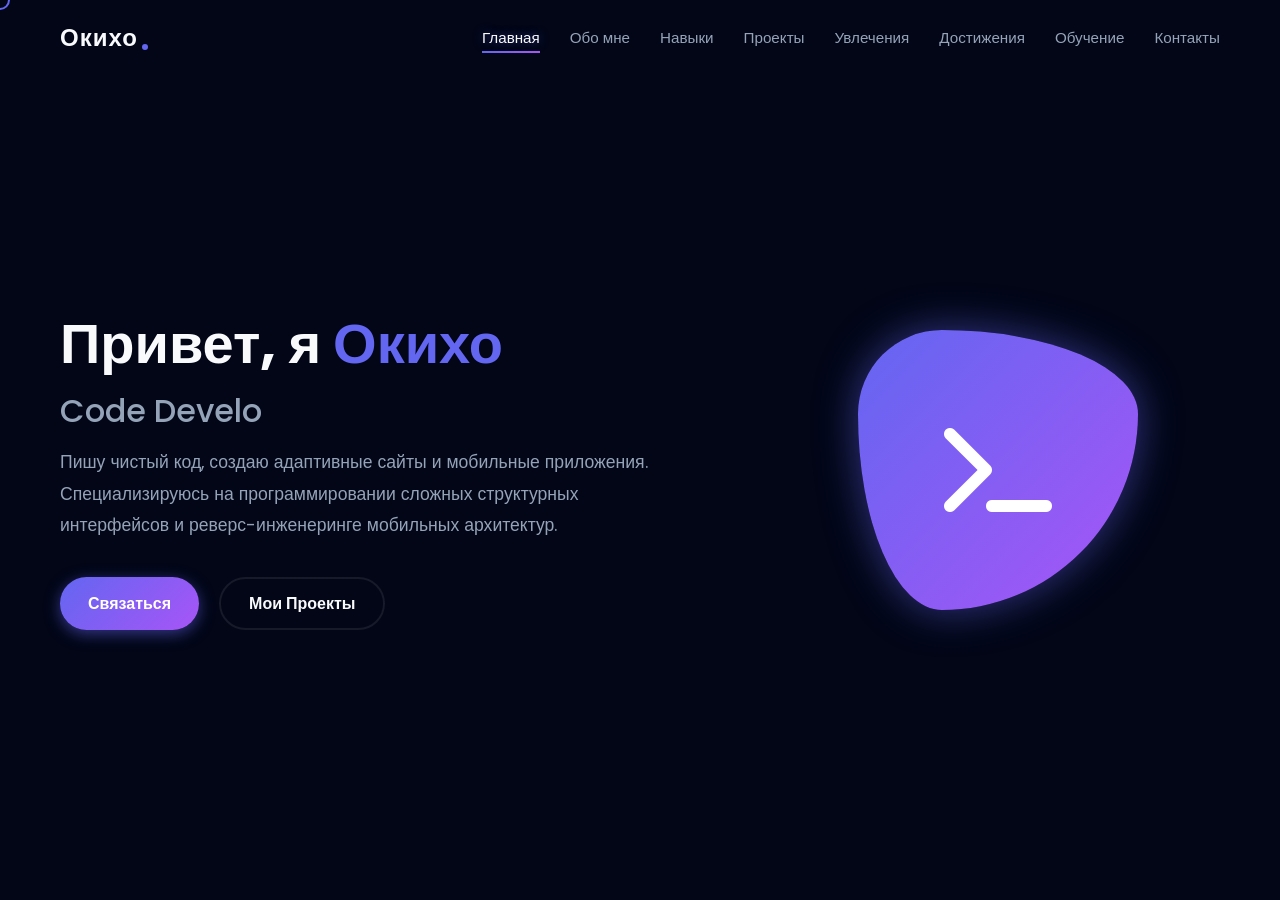
==== index.html @ 78367dbf "Update index.html" ====
<!DOCTYPE html>
<html lang="ru">
<head>
    <meta charset="UTF-8">
    <meta name="viewport" content="width=device-width, initial-scale=1.0, maximum-scale=1.0, user-scalable=no">
    <title>Окихо | Портфолио Разработчика</title>
    
    <!-- Font Awesome для иконок -->
    <link rel="stylesheet" href="https://cdnjs.cloudflare.com/ajax/libs/font-awesome/6.4.0/css/all.min.css">
    <!-- Google Fonts -->
    <link rel="preconnect" href="https://fonts.googleapis.com">
    <link rel="preconnect" href="https://fonts.gstatic.com" crossorigin>
    <link href="https://fonts.googleapis.com/css2?family=Poppins:wght=300;400;500;600;700&display=swap" rel="stylesheet">
    
    <!-- Подключение внешних стилей -->
    <link rel="stylesheet" href="style.css">
</head>
<body>

    <!-- Индикатор прогресса чтения -->
    <div id="scroll-progress"></div>

    <!-- Прелоадер -->
    <div id="preloader">
        <div class="loader"></div>
    </div>

    <!-- Кастомный курсор -->
    <div id="custom-cursor"></div>

    <!-- Изолированный слой фона (Остается абсолютно неподвижным) -->
    <div class="fixed-background">
        <canvas id="particles-js"></canvas>
        <div class="floating-shapes">
            <div class="shape shape-1"></div>
            <div class="shape shape-2"></div>
        </div>
    </div>

    <!-- Кнопка Вверх -->
    <button id="back-to-top" aria-label="Вверх"><i class="fas fa-chevron-up"></i></button>

    <!-- Скролл-контейнер для интерфейса (Листается ТОЛЬКО этот блок) -->
    <div class="scroll-container">

        <!-- Шапка / Навигация -->
        <header id="header">
            <nav class="nav-container">
                <a href="#home" class="logo">Окихо</a>
                <button class="hamburger" aria-label="Открыть меню">
                    <i class="fas fa-bars"></i>
                </button>
                <ul class="nav-menu">
                    <li><a href="#home" class="nav-link active">Главная</a></li>
                    <li><a href="#about" class="nav-link">Обо мне</a></li>
                    <li><a href="#skills" class="nav-link">Навыки</a></li>
                    <li><a href="#projects" class="nav-link">Проекты</a></li>
                    <li><a href="#hobbies" class="nav-link">Увлечения</a></li>
                    <li><a href="#achievements" class="nav-link">Достижения</a></li>
                    <li><a href="#education" class="nav-link">Обучение</a></li>
                    <li><a href="#contact" class="nav-link">Контакты</a></li>
                </ul>
            </nav>
        </header>

        <!-- Главная секция -->
        <section id="home">
            <div class="hero-text reveal">
                <h1>Привет, я <span style="color: var(--primary);">Окихо</span></h1>
                <h2 id="typing-text"></h2>
                <p>Пишу чистый код, создаю адаптивные сайты и мобильные приложения. Специализируюсь на программировании сложных структурных интерфейсов и реверс-инженеринге мобильных архитектур.</p>
                <div class="hero-buttons">
                    <a href="#contact" class="btn btn-primary">Связаться</a>
                    <a href="#projects" class="btn btn-secondary">Мои Проекты</a>
                </div>
            </div>
            <div class="hero-image-container reveal">
                <div class="profile-img-placeholder">
                    <i class="fas fa-terminal"></i>
                </div>
            </div>
        </section>

        <!-- Обо мне -->
        <section id="about">
            <h2 class="section-title reveal">Обо мне</h2>
            <div class="about-content">
                <div class="about-text-block reveal">
                    <p>Мне 15 лет, я студент и увлеченный разработчик из Узбекистана. Моя цель — создавать производительные программные решения и разбираться в глубинах архитектуры мобильных приложений.</p>
                </div>
                <div class="about-grid reveal">
                    <div class="glass-card about-card">
                        <i class="fas fa-user"></i>
                        <h3>Имя</h3>
                        <p>Окихо</p>
                    </div>
                    <div class="glass-card about-card">
                        <i class="fas fa-code"></i>
                        <h3>Специализация</h3>
                        <p>Coding / Reverse Engineering</p>
                    </div>
                    <div class="glass-card about-card">
                        <i class="fas fa-calendar-alt"></i>
                        <h3>Возраст</h3>
                        <p>15 лет</p>
                    </div>
                    <div class="glass-card about-card">
                        <i class="fas fa-map-marker-alt"></i>
                        <h3>Локация</h3>
                        <p>Ургенч, Узбекистан</p>
                    </div>
                </div>
            </div>
        </section>

        <!-- Навыки -->
        <section id="skills">
            <h2 class="section-title reveal">Мои Навыки</h2>
            <div class="skills-grid reveal">
                <div class="glass-card skill-card">
                    <div class="skill-info"><span>C++</span><span class="counter" data-target="80">0</span>%</div>
                    <div class="skill-bar"><div class="skill-progress" data-width="80%"></div></div>
                </div>
                <div class="glass-card skill-card">
                    <div class="skill-info"><span>Python</span><span class="counter" data-target="85">0</span>%</div>
                    <div class="skill-bar"><div class="skill-progress" data-width="85%"></div></div>
                </div>
                <div class="glass-card skill-card">
                    <div class="skill-info"><span>Java</span><span class="counter" data-target="75">0</span>%</div>
                    <div class="skill-bar"><div class="skill-progress" data-width="75%"></div></div>
                </div>
                <div class="glass-card skill-card">
                    <div class="skill-info"><span>JavaScript</span><span class="counter" data-target="80">0</span>%</div>
                    <div class="skill-bar"><div class="skill-progress" data-width="80%"></div></div>
                </div>
                <div class="glass-card skill-card">
                    <div class="skill-info"><span>CSS3</span><span class="counter" data-target="85">0</span>%</div>
                    <div class="skill-bar"><div class="skill-progress" data-width="85%"></div></div>
                </div>
                <div class="glass-card skill-card">
                    <div class="skill-info"><span>Kotlin</span><span class="counter" data-target="70">0</span>%</div>
                    <div class="skill-bar"><div class="skill-progress" data-width="70%"></div></div>
                </div>
                <div class="glass-card skill-card">
                    <div class="skill-info"><span>Реверс-инженеринг APK</span><span class="counter" data-target="90">0</span>%</div>
                    <div class="skill-bar"><div class="skill-progress" data-width="90%"></div></div>
                </div>
                <div class="glass-card skill-card">
                    <div class="skill-info"><span>Модификация UI/UX</span><span class="counter" data-target="85">0</span>%</div>
                    <div class="skill-bar"><div class="skill-progress" data-width="85%"></div></div>
                </div>
            </div>
        </section>

        <!-- Проекты -->
        <section id="projects">
            <h2 class="section-title reveal">Мои Проекты</h2>
            <div class="projects-grid reveal">
                <div class="glass-card project-card">
                    <div class="project-img"><i class="fas fa-camera-retro"></i></div>
                    <div class="project-details">
                        <h3>asalfoto.uz</h3>
                        <p>Профессиональная веб-платформа, разработанная с нуля для демонстрации и реализации медиа-услуг.</p>
                        <div class="project-tags">
                            <span class="project-tag">HTML5</span><span class="project-tag">CSS3</span><span class="project-tag">JavaScript</span>
                        </div>
                        <div class="project-links">
                            <a href="https://asalfoto.uz" target="_blank" class="btn btn-primary">Посмотреть Live</a>
                        </div>
                    </div>
                </div>
            </div>
        </section>

        <!-- Увлечения -->
        <section id="hobbies">
            <h2 class="section-title reveal">Увлечения и Интересы</h2>
            <div class="hobbies-grid reveal">
                <div class="glass-card hobby-card">
                    <i class="fas fa-code"></i>
                    <h3>Кодинг</h3>
                    <p>Написание логических скриптов, создание веб-сайтов и мобильного софта.</p>
                </div>
                <div class="glass-card hobby-card">
                    <i class="fas fa-gamepad"></i>
                    <h3>Игры</h3>
                    <p>Погружение в интерактивные миры, изучение игровых механик.</p>
                </div>
                <div class="glass-card hobby-card">
                    <i class="fas fa-music"></i>
                    <h3>Музыка</h3>
                    <p>Прослушивание любимых треков для максимального фокуса во время работы.</p>
                </div>
                <div class="glass-card hobby-card">
                    <i class="fas fa-user-secret"></i>
                    <h3>Реверсинг</h3>
                    <p>Разбор структуры приложений, декомпиляция кода и глубокий анализ ПО.</p>
                </div>
            </div>
        </section>

        <!-- Достижения -->
        <section id="achievements">
            <h2 class="section-title reveal">Достижения</h2>
            <div class="timeline reveal">
                <div class="timeline-item left">
                    <div class="glass-card timeline-panel">
                        <div class="timeline-date">2024 - 2025</div>
                        <h3>Реверс-инженеринг</h3>
                        <h4>Анализ APK архитектуры</h4>
                        <p>Изучил структуру внутренних файлов сборки приложений, отлично разбираюсь в изменении интерфейса (UI) и логики напрямую внутри APK.</p>
                    </div>
                </div>
                <div class="timeline-item right">
                    <div class="glass-card timeline-panel">
                        <div class="timeline-date">2025</div>
                        <h3>Разработка asalfoto.uz</h3>
                        <h4>Запуск веб-проекта</h4>
                        <p>Спроектировал и полностью самостоятельно запустил рабочий веб-сайт.</p>
                    </div>
                </div>
            </div>
        </section>

        <!-- Образование -->
        <section id="education">
            <h2 class="section-title reveal">Обучение</h2>
            <div class="timeline reveal">
                <div class="timeline-item left">
                    <div class="glass-card timeline-panel">
                        <div class="timeline-date">2026 - Настоящее время</div>
                        <h3>IT Park Uzbekistan</h3>
                        <h4>Студент направления IT</h4>
                        <p>Углубленное изучение современных языков программирования, алгоритмических структур и командной разработки коммерческих приложений.</p>
                    </div>
                </div>
            </div>
        </section>

        <!-- Контакты -->
        <section id="contact">
            <h2 class="section-title reveal">Контакты</h2>
            <div class="contact-container reveal">
                <div class="glass-card contact-form-wrapper">
                    <!-- Обновленная форма Web3Forms с твоим ключом и перенаправлением на новый версель-домен -->
                    <form action="https://api.web3forms.com/submit" method="POST" id="portfolio-form">
                        <!-- Твой персональный API ключ -->
                        <input type="hidden" name="access_key" value="78e97d12-f428-44e6-b7a4-032e9804541a">
                        
                        <!-- Перенаправление пользователя обратно на сайт после успешной отправки -->
                        <input type="hidden" name="redirect" value="https://ocyho-portfolio.vercel.app">

                        <div class="form-group">
                            <input type="text" name="name" class="form-control" placeholder="Ваше Имя" required autocomplete="name">
                        </div>
                        <div class="form-group">
                            <input type="email" name="email" class="form-control" placeholder="Email" required autocomplete="email">
                        </div>
                        <div class="form-group">
                            <textarea name="message" class="form-control" placeholder="Ваше сообщение" required></textarea>
                        </div>
                        <button type="submit" class="btn btn-primary">Отправить <i class="fas fa-paper-plane"></i></button>
                    </form>
                </div>
                <div class="contact-info-wrapper">
                    <div class="glass-card info-item">
                        <div class="info-icon"><i class="fas fa-phone"></i></div>
                        <div class="info-details">
                            <h3>Телефон</h3>
                            <p><a href="tel:+998700382886">+998 (70) 038-28-86</a></p>
                        </div>
                    </div>
                    <div class="glass-card info-item">
                        <div class="info-icon"><i class="fas fa-envelope"></i></div>
                        <div class="info-details">
                            <h3>Email</h3>
                            <p><a href="mailto:h9ntory1337@gmail.com">h9ntory1337@gmail.com</a></p>
                        </div>
                    </div>
                    <div class="glass-card info-item">
                        <div class="info-icon"><i class="fas fa-map-marked-alt"></i></div>
                        <div class="info-details">
                            <h3>Адрес</h3>
                            <p>Ургенч, Узбекистан</p>
                        </div>
                    </div>
                    <div class="glass-card info-item">
                        <div class="info-icon"><i class="fas fa-globe"></i></div>
                        <div class="info-details">
                            <h3>Сайт</h3>
                            <p><a href="https://ocyho-portfolio.vercel.app/#contact" target="_blank">ocyho-portfolio.vercel.app</a></p>
                        </div>
                    </div>
                </div>
            </div>
        </section>

        <!-- Подвал -->
        <footer>
            <p>&copy; 2026 Окихо. Все права защищены. Разработано с использованием Glassmorphism эффектов.</p>
            <div class="social-icons">
                <a href="https://ocyho-portfolio.vercel.app/#contact" target="_blank" class="social-icon"><i class="fas fa-globe"></i></a>
                <a href="mailto:h9ntory1337@gmail.com" class="social-icon"><i class="fas fa-envelope"></i></a>
            </div>
        </footer>

    </div> <!-- Конец scroll-container -->

    <!-- Подключение внешней логики JS -->
    <script src="script.js"></script>
</body>
</html>
---- style.css ----
/* --- ПЕРЕМЕННЫЕ И ТЕМА --- */
:root {
    --bg-gradient: linear-gradient(135deg, #0f172a 0%, #1e1b4b 50%, #020617 100%);
    --primary: #6366f1;
    --primary-glow: rgba(99, 102, 241, 0.5);
    --secondary: #a855f7;
    --text-main: #f8fafc;
    --text-muted: #94a3b8;
    --glass-bg: rgba(255, 255, 255, 0.03);
    --glass-border: rgba(255, 255, 255, 0.08);
    --glass-blur: blur(12px);
    --glass-shadow: 0 8px 32px 0 rgba(0, 0, 0, 0.37);
    --transition-smooth: all 0.4s cubic-bezier(0.4, 0, 0.2, 1);
}

/* --- БАЗОВЫЕ СТИЛИ --- */
* {
    margin: 0;
    padding: 0;
    box-sizing: border-box;
    font-family: 'Poppins', sans-serif;
}

/* Блокируем стандартный системный скролл на окне браузера */
html, body {
    width: 100%;
    height: 100%;
    overflow: hidden;
    position: relative;
    background-color: #020617;
}

/* Изолированный слой фона (абсолютно статичный) */
.fixed-background {
    position: fixed;
    top: 0;
    left: 0;
    width: 100vw;
    height: 100vh;
    background: var(--bg-gradient);
    z-index: -3;
    pointer-events: none;
    overflow: hidden;
}

/* Скролл-контейнер для интерфейса */
.scroll-container {
    width: 100%;
    height: 100%;
    overflow-y: auto;
    overflow-x: hidden;
    scroll-behavior: smooth;
    position: relative;
    z-index: 1;
    -webkit-overflow-scrolling: touch; /* Плавный инерционный скролл на iOS */
}

/* Стилизация скроллбара контейнера */
.scroll-container::-webkit-scrollbar {
    width: 8px;
}
.scroll-container::-webkit-scrollbar-track {
    background: rgba(15, 23, 42, 0.5);
}
.scroll-container::-webkit-scrollbar-thumb {
    background: var(--primary);
    border-radius: 10px;
    border: 2px solid rgba(15, 23, 42, 0.5);
}
.scroll-container::-webkit-scrollbar-thumb:hover {
    background: var(--secondary);
}

/* --- ШАПКА / НАВИГАЦИЯ --- */
header {
    position: absolute;
    top: 0;
    left: 0;
    width: 100%;
    z-index: 98;
    padding: 20px 0;
    transition: var(--transition-smooth);
}
header.scrolled {
    position: fixed;
    background: rgba(15, 23, 42, 0.8);
    backdrop-filter: var(--glass-blur);
    -webkit-backdrop-filter: var(--glass-blur);
    border-bottom: 1px solid var(--glass-border);
    padding: 12px 0;
    animation: slideDown 0.5s ease-out forwards;
}
@keyframes slideDown {
    from { transform: translateY(-100%); }
    to { transform: translateY(0); }
}

.nav-container {
    max-width: 1200px;
    margin: 0 auto;
    padding: 0 20px;
    display: flex;
    justify-content: space-between;
    align-items: center;
}
.logo {
    font-size: 1.5rem;
    font-weight: 700;
    color: var(--text-main);
    text-decoration: none;
    letter-spacing: 1px;
    position: relative;
}
.logo::after {
    content: '';
    position: absolute;
    width: 6px;
    height: 6px;
    background: var(--primary);
    bottom: 5px;
    right: -10px;
    border-radius: 50%;
}
.nav-menu {
    display: flex;
    list-style: none;
    gap: 30px;
}
.nav-link {
    color: var(--text-muted);
    text-decoration: none;
    font-size: 0.95rem;
    font-weight: 500;
    transition: var(--transition-smooth);
    position: relative;
    padding: 5px 0;
}
.nav-link:hover, .nav-link.active {
    color: var(--text-main);
    text-shadow: 0 0 10px var(--primary-glow);
}
.nav-link::after {
    content: '';
    position: absolute;
    bottom: 0;
    left: 0;
    width: 0;
    height: 2px;
    background: linear-gradient(90deg, var(--primary), var(--secondary));
    transition: var(--transition-smooth);
}
.nav-link:hover::after, .nav-link.active::after {
    width: 100%;
}
.hamburger {
    display: none;
    background: none;
    border: none;
    color: var(--text-main);
    font-size: 1.5rem;
    cursor: pointer;
}

/* --- СЕКЦИИ --- */
section {
    padding: 120px 20px 80px 20px;
    max-width: 1200px;
    margin: 0 auto;
    min-height: 100vh;
    display: flex;
    flex-direction: column;
    justify-content: center;
}

/* --- СТЕКЛОЭФФЕКТ (GLASSMORPHISM CARD) --- */
.glass-card {
    background: var(--glass-bg);
    border: 1px solid var(--glass-border);
    backdrop-filter: var(--glass-blur);
    -webkit-backdrop-filter: var(--glass-blur);
    border-radius: 16px;
    padding: 30px;
    box-shadow: var(--glass-shadow);
    transition: var(--transition-smooth);
}
.glass-card:hover {
    transform: translateY(-5px);
    border-color: rgba(99, 102, 241, 0.25);
    box-shadow: 0 12px 40px 0 rgba(99, 102, 241, 0.15);
}

/* --- ГЛАВНАЯ СЕКЦИЯ (HOME) --- */
#home {
    display: grid;
    grid-template-columns: 1.2fr 0.8fr;
    gap: 50px;
    align-items: center;
}
.hero-text h1 {
    font-size: 3.5rem;
    font-weight: 700;
    color: var(--text-main);
    line-height: 1.2;
    margin-bottom: 10px;
}
.hero-text h2 {
    font-size: 2rem;
    color: var(--text-muted);
    font-weight: 500;
    margin-bottom: 20px;
    height: 40px;
}
.hero-text p {
    color: var(--text-muted);
    font-size: 1.1rem;
    line-height: 1.8;
    margin-bottom: 35px;
    max-width: 600px;
}
.hero-buttons {
    display: flex;
    gap: 20px;
}

/* --- КНОПКИ --- */
.btn {
    display: inline-flex;
    align-items: center;
    gap: 10px;
    padding: 12px 28px;
    border-radius: 50px;
    font-size: 1rem;
    font-weight: 600;
    text-decoration: none;
    transition: var(--transition-smooth);
    cursor: pointer;
}
.btn-primary {
    background: linear-gradient(135deg, var(--primary) 0%, var(--secondary) 100%);
    color: #fff;
    border: none;
    box-shadow: 0 4px 15px var(--primary-glow);
}
.btn-primary:hover {
    transform: translateY(-2px);
    box-shadow: 0 6px 20px rgba(168, 85, 247, 0.6);
}
.btn-secondary {
    background: transparent;
    color: var(--text-main);
    border: 2px solid var(--glass-border);
}
.btn-secondary:hover {
    background: rgba(255, 255, 255, 0.05);
    border-color: var(--text-main);
}

/* Плейсхолдер под аватарку */
.hero-image-container {
    display: flex;
    justify-content: center;
    align-items: center;
}
.profile-img-placeholder {
    width: 280px;
    height: 280px;
    border-radius: 30% 70% 70% 30% / 30% 30% 70% 70%;
    background: linear-gradient(135deg, var(--primary) 0%, var(--secondary) 100%);
    display: flex;
    justify-content: center;
    align-items: center;
    box-shadow: 0 0 40px var(--primary-glow);
    animation: morph 8s ease-in-out infinite, rotate 20s linear infinite;
}
.profile-img-placeholder i {
    font-size: 6rem;
    color: #fff;
    animation: counter-rotate 20s linear infinite;
}
@keyframes morph {
    0% { border-radius: 30% 70% 70% 30% / 30% 30% 70% 70%; }
    50% { border-radius: 70% 30% 30% 70% / 70% 70% 30% 30%; }
    100% { border-radius: 30% 70% 70% 30% / 30% 30% 70% 70%; }
}
@keyframes rotate {
    from { transform: rotate(0deg); }
    to { transform: rotate(360deg); }
}
@keyframes counter-rotate {
    from { transform: rotate(360deg); }
    to { transform: rotate(0deg); }
}

/* --- ОБЩИЕ СТИЛИ ЗАГОЛОВКОВ --- */
.section-title {
    font-size: 2.5rem;
    font-weight: 700;
    color: var(--text-main);
    margin-bottom: 50px;
    position: relative;
}
.section-title::after {
    content: '';
    position: absolute;
    width: 60px;
    height: 4px;
    background: var(--primary);
    left: 0;
    bottom: -10px;
    border-radius: 2px;
}

/* --- О БО МНЕ --- */
.about-content {
    display: flex;
    flex-direction: column;
    gap: 30px;
}
.about-text-block p {
    color: var(--text-muted);
    font-size: 1.1rem;
    line-height: 1.8;
}
.about-grid {
    display: grid;
    grid-template-columns: repeat(auto-fit, minmax(220px, 1fr));
    gap: 20px;
}
.about-card {
    text-align: center;
    display: flex;
    flex-direction: column;
    align-items: center;
    gap: 15px;
}
.about-card i {
    font-size: 2rem;
    color: var(--primary);
}
.about-card h3 {
    font-size: 1.1rem;
    color: var(--text-main);
}
.about-card p {
    color: var(--text-muted);
    font-size: 0.95rem;
}

/* --- НАВЫКИ --- */
.skills-grid {
    display: grid;
    grid-template-columns: repeat(auto-fit, minmax(250px, 1fr));
    gap: 25px;
}
.skill-card {
    display: flex;
    flex-direction: column;
    gap: 15px;
}
.skill-info {
    display: flex;
    justify-content: space-between;
    color: var(--text-main);
    font-weight: 500;
}
.skill-bar {
    width: 100%;
    height: 8px;
    background: rgba(255, 255, 255, 0.05);
    border-radius: 10px;
    overflow: hidden;
}
.skill-progress {
    width: 0%;
    height: 100%;
    background: linear-gradient(90deg, var(--primary), var(--secondary));
    border-radius: 10px;
    transition: width 1.5s cubic-bezier(0.1, 1, 0.1, 1);
}

/* --- ПРОЕКТЫ --- */
.projects-grid {
    display: grid;
    grid-template-columns: repeat(auto-fit, minmax(320px, 1fr));
    gap: 30px;
}
.project-card {
    padding: 0;
    overflow: hidden;
    display: flex;
    flex-direction: column;
}
.project-img {
    height: 200px;
    background: linear-gradient(135deg, rgba(99, 102, 241, 0.1) 0%, rgba(168, 85, 247, 0.1) 100%);
    display: flex;
    align-items: center;
    justify-content: center;
    border-bottom: 1px solid var(--glass-border);
}
.project-img i {
    font-size: 4rem;
    color: var(--primary);
    opacity: 0.7;
}
.project-details {
    padding: 25px;
    display: flex;
    flex-direction: column;
    gap: 15px;
}
.project-details h3 {
    color: var(--text-main);
    font-size: 1.3rem;
}
.project-details p {
    color: var(--text-muted);
    font-size: 0.95rem;
    line-height: 1.6;
}
.project-tags {
    display: flex;
    flex-wrap: wrap;
    gap: 10px;
}
.project-tag {
    background: rgba(99, 102, 241, 0.1);
    color: var(--primary);
    padding: 4px 12px;
    border-radius: 50px;
    font-size: 0.8rem;
    font-weight: 500;
}
.project-links {
    margin-top: 10px;
}

/* --- УВЛЕЧЕНИЯ --- */
.hobbies-grid {
    display: grid;
    grid-template-columns: repeat(auto-fit, minmax(220px, 1fr));
    gap: 25px;
}
.hobby-card {
    text-align: center;
    display: flex;
    flex-direction: column;
    align-items: center;
    gap: 15px;
}
.hobby-card i {
    font-size: 2.5rem;
    color: var(--secondary);
}
.hobby-card h3 {
    color: var(--text-main);
    font-size: 1.2rem;
}
.hobby-card p {
    color: var(--text-muted);
    font-size: 0.95rem;
    line-height: 1.6;
}

/* --- ТАЙМЛАЙН (ДОСТИЖЕНИЯ И ОБУЧЕНИЕ) --- */
.timeline {
    position: relative;
    max-width: 1000px;
    margin: 0 auto;
    padding: 40px 0;
}
.timeline::after {
    content: '';
    position: absolute;
    width: 2px;
    background: var(--glass-border);
    top: 0;
    bottom: 0;
    left: 50%;
    margin-left: -1px;
}
.timeline-item {
    padding: 10px 40px;
    position: relative;
    background-color: transparent;
    width: 50%;
}
.timeline-item::after {
    content: '';
    position: absolute;
    width: 16px;
    height: 16px;
    right: -8px;
    background-color: var(--primary);
    border: 4px solid #0f172a;
    top: 32px;
    border-radius: 50%;
    z-index: 1;
}
.left { left: 0; }
.right { left: 50%; }
.right::after { left: -8px; }

.timeline-panel {
    position: relative;
}
.timeline-date {
    font-size: 0.9rem;
    color: var(--primary);
    font-weight: 600;
    margin-bottom: 5px;
}
.timeline-panel h3 {
    color: var(--text-main);
    font-size: 1.2rem;
    margin-bottom: 5px;
}
.timeline-panel h4 {
    color: var(--text-muted);
    font-size: 1rem;
    font-weight: 500;
    margin-bottom: 15px;
}
.timeline-panel p {
    color: var(--text-muted);
    font-size: 0.95rem;
    line-height: 1.6;
}

/* --- КОНТАКТЫ --- */
.contact-container {
    display: grid;
    grid-template-columns: 1.1fr 0.9fr;
    gap: 40px;
}
.contact-form-wrapper {
    display: flex;
    flex-direction: column;
}
#portfolio-form {
    display: flex;
    flex-direction: column;
    gap: 20px;
}
.form-group {
    width: 100%;
}
.form-control {
    width: 100%;
    background: rgba(255, 255, 255, 0.02);
    border: 1px solid var(--glass-border);
    border-radius: 10px;
    padding: 15px 20px;
    color: var(--text-main);
    font-size: 1rem;
    outline: none;
    transition: var(--transition-smooth);
}
.form-control:focus {
    border-color: var(--primary);
    background: rgba(255, 255, 255, 0.04);
    box-shadow: 0 0 15px rgba(99, 102, 241, 0.15);
}
textarea.form-control {
    min-height: 150px;
    resize: none;
}
.contact-info-wrapper {
    display: flex;
    flex-direction: column;
    gap: 20px;
}
.info-item {
    display: flex;
    align-items: center;
    gap: 20px;
    padding: 20px;
}
.info-icon {
    width: 50px;
    height: 50px;
    border-radius: 50%;
    background: rgba(99, 102, 241, 0.1);
    display: flex;
    align-items: center;
    justify-content: center;
    color: var(--primary);
    font-size: 1.2rem;
}
.info-details h3 {
    color: var(--text-main);
    font-size: 1rem;
    font-weight: 500;
}
.info-details p, .info-details a {
    color: var(--text-muted);
    font-size: 0.95rem;
    text-decoration: none;
    transition: var(--transition-smooth);
}
.info-details a:hover {
    color: var(--primary);
}

/* --- ПОДВАЛ (FOOTER) --- */
footer {
    max-width: 1200px;
    margin: 80px auto 0 auto;
    padding: 40px 20px;
    border-top: 1px solid var(--glass-border);
    display: flex;
    justify-content: space-between;
    align-items: center;
    gap: 20px;
}
footer p {
    color: var(--text-muted);
    font-size: 0.9rem;
}
.social-icons {
    display: flex;
    gap: 15px;
}
.social-icon {
    width: 40px;
    height: 40px;
    border-radius: 50%;
    background: var(--glass-bg);
    border: 1px solid var(--glass-border);
    display: flex;
    align-items: center;
    justify-content: center;
    color: var(--text-muted);
    text-decoration: none;
    transition: var(--transition-smooth);
}
.social-icon:hover {
    color: var(--text-main);
    background: var(--primary);
    border-color: var(--primary);
    transform: translateY(-3px);
}

/* --- ДОПОЛНИТЕЛЬНЫЕ ИНТЕРФЕЙСНЫЕ ЭЛЕМЕНТЫ --- */
/* Прелоадер */
#preloader {
    position: fixed;
    top: 0;
    left: 0;
    width: 100vw;
    height: 100vh;
    background: #020617;
    z-index: 9999;
    display: flex;
    justify-content: center;
    align-items: center;
    transition: opacity 0.5s ease, visibility 0.5s ease;
}
.loader {
    width: 50px;
    height: 50px;
    border: 3px solid var(--glass-border);
    border-top: 3px solid var(--primary);
    border-radius: 50%;
    animation: spin 1s linear infinite;
}
@keyframes spin {
    0% { transform: rotate(0deg); }
    100% { transform: rotate(360deg); }
}

/* Кастомный курсор */
#custom-cursor {
    width: 20px;
    height: 20px;
    border: 2px solid var(--primary);
    border-radius: 50%;
    position: fixed;
    transform: translate(-50%, -50%);
    pointer-events: none;
    z-index: 9999;
    transition: width 0.3s, height 0.3s, background-color 0.3s;
}
#custom-cursor.cursor-hover {
    width: 40px;
    height: 40px;
    background-color: rgba(99, 102, 241, 0.1);
    border-color: var(--secondary);
}

/* Индикатор прогресса чтения */
#scroll-progress {
    position: fixed;
    top: 0;
    left: 0;
    height: 4px;
    width: 0%;
    background: linear-gradient(90deg, var(--primary), var(--secondary));
    z-index: 999;
}

/* Кнопка "Вверх" */
#back-to-top {
    position: fixed;
    bottom: 30px;
    right: 30px;
    width: 50px;
    height: 50px;
    border-radius: 50%;
    background: var(--primary);
    color: #fff;
    border: none;
    cursor: pointer;
    display: flex;
    align-items: center;
    justify-content: center;
    font-size: 1.2rem;
    opacity: 0;
    visibility: hidden;
    transition: var(--transition-smooth);
    z-index: 99;
    box-shadow: 0 4px 15px var(--primary-glow);
}
#back-to-top.show {
    opacity: 1;
    visibility: visible;
}
#back-to-top:hover {
    background: var(--secondary);
    transform: translateY(-5px);
}

/* Анимированные фигуры на фоне */
.floating-shapes {
    position: absolute;
    width: 100%;
    height: 100%;
    top: 0;
    left: 0;
    z-index: -2;
}
.shape {
    position: absolute;
    background: linear-gradient(135deg, rgba(99, 102, 241, 0.15) 0%, rgba(168, 85, 247, 0.15) 100%);
    border-radius: 50%;
    filter: blur(80px);
}
.shape-1 {
    width: 300px;
    height: 300px;
    top: 10%;
    left: -50px;
    animation: float1 15s ease-in-out infinite alternate;
}
.shape-2 {
    width: 400px;
    height: 400px;
    bottom: 10%;
    right: -100px;
    animation: float2 20s ease-in-out infinite alternate;
}
@keyframes float1 {
    0% { transform: translate(0, 0) rotate(0deg); }
    100% { transform: translate(50px, 80px) rotate(90deg); }
}
@keyframes float2 {
    0% { transform: translate(0, 0) rotate(0deg); }
    100% { transform: translate(-80px, -50px) rotate(-90deg); }
}

/* Эффекты появления при прокрутке */
.reveal {
    opacity: 0;
    transform: translateY(30px);
    transition: all 0.8s ease-out;
}
.reveal.active {
    opacity: 1;
    transform: translateY(0);
}

/* --- МЕДИА-ЗАПРОСЫ (АДАПТИВНОСТЬ) --- */
@media (max-width: 992px) {
    #home {
        grid-template-columns: 1fr;
        text-align: center;
        gap: 40px;
    }
    .hero-text h1 { font-size: 2.8rem; }
    .hero-text p { margin: 0 auto 35px auto; }
    .hero-buttons { justify-content: center; }
    .hero-image-container { order: -1; }
    .timeline::after { left: 40px; }
    .timeline-item {
        width: 100%;
        padding-left: 80px;
        padding-right: 20px;
    }
    .timeline-item::after { left: 32px !important; }
    .left, .right { left: 0; }
    .contact-container { grid-template-columns: 1fr; }
}

@media (max-width: 768px) {
    /* Скрываем кастомный курсор на мобильных */
    #custom-cursor { display: none; }
    
    .hamburger { display: block; }
    .nav-menu {
        position: fixed;
        top: 0;
        right: -100%;
        width: 250px;
        height: 100vh;
        background: rgba(15, 23, 42, 0.95);
        backdrop-filter: var(--glass-blur);
        -webkit-backdrop-filter: var(--glass-blur);
        flex-direction: column;
        padding: 100px 30px;
        gap: 30px;
        transition: var(--transition-smooth);
        border-left: 1px solid var(--glass-border);
    }
    .nav-menu.active { right: 0; }
    footer {
        flex-direction: column;
        text-align: center;
    }
}
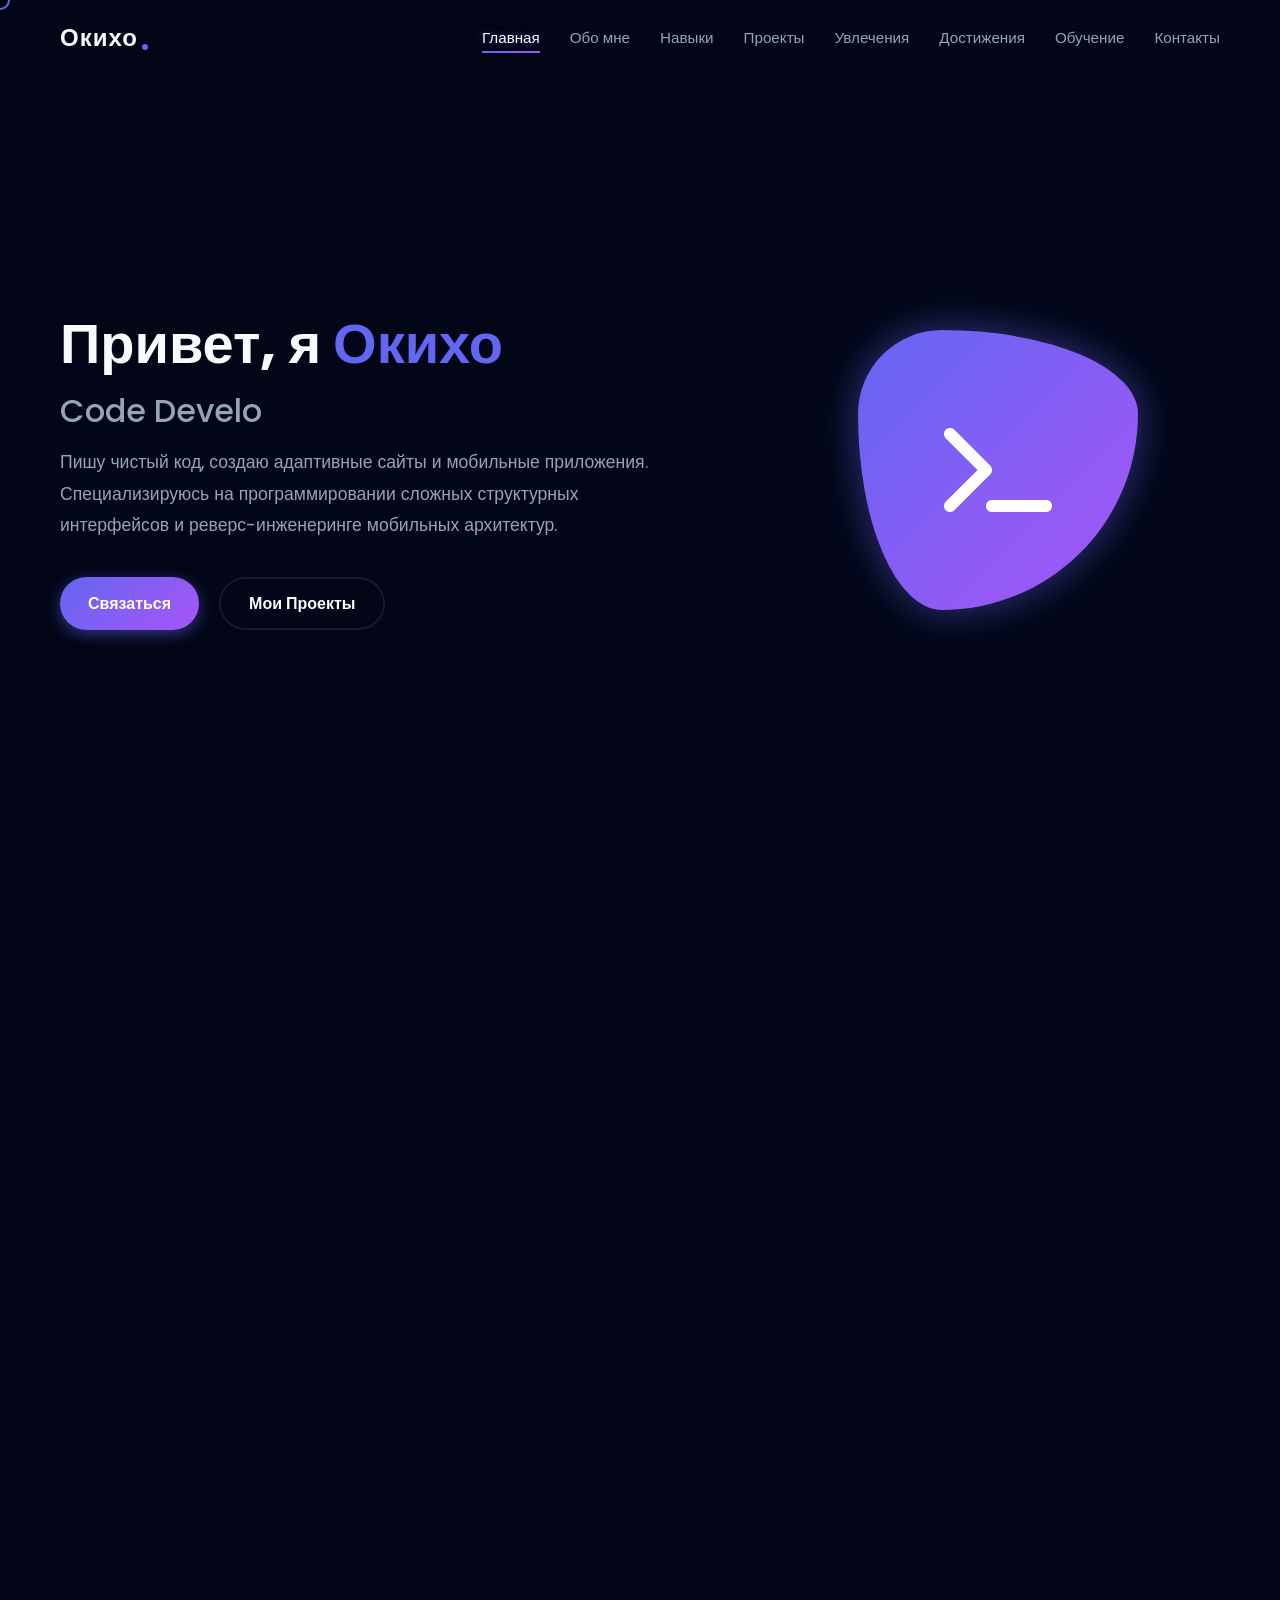
==== commit 5f857955: "Update index.html" ====
--- a/index.html
+++ b/index.html
@@ -5,30 +5,23 @@
     <meta name="viewport" content="width=device-width, initial-scale=1.0, maximum-scale=1.0, user-scalable=no">
     <title>Окихо | Портфолио Разработчика</title>
     
-    <!-- Font Awesome для иконок -->
     <link rel="stylesheet" href="https://cdnjs.cloudflare.com/ajax/libs/font-awesome/6.4.0/css/all.min.css">
-    <!-- Google Fonts -->
     <link rel="preconnect" href="https://fonts.googleapis.com">
     <link rel="preconnect" href="https://fonts.gstatic.com" crossorigin>
     <link href="https://fonts.googleapis.com/css2?family=Poppins:wght=300;400;500;600;700&display=swap" rel="stylesheet">
     
-    <!-- Подключение внешних стилей -->
     <link rel="stylesheet" href="style.css">
 </head>
 <body>
 
-    <!-- Индикатор прогресса чтения -->
     <div id="scroll-progress"></div>
 
-    <!-- Прелоадер -->
     <div id="preloader">
         <div class="loader"></div>
     </div>
 
-    <!-- Кастомный курсор -->
     <div id="custom-cursor"></div>
 
-    <!-- Изолированный слой фона (Остается абсолютно неподвижным) -->
     <div class="fixed-background">
         <canvas id="particles-js"></canvas>
         <div class="floating-shapes">
@@ -37,13 +30,10 @@
         </div>
     </div>
 
-    <!-- Кнопка Вверх -->
     <button id="back-to-top" aria-label="Вверх"><i class="fas fa-chevron-up"></i></button>
 
-    <!-- Скролл-контейнер для интерфейса (Листается ТОЛЬКО этот блок) -->
     <div class="scroll-container">
 
-        <!-- Шапка / Навигация -->
         <header id="header">
             <nav class="nav-container">
                 <a href="#home" class="logo">Окихо</a>
@@ -63,7 +53,6 @@
             </nav>
         </header>
 
-        <!-- Главная секция -->
         <section id="home">
             <div class="hero-text reveal">
                 <h1>Привет, я <span style="color: var(--primary);">Окихо</span></h1>
@@ -81,7 +70,6 @@
             </div>
         </section>
 
-        <!-- Обо мне -->
         <section id="about">
             <h2 class="section-title reveal">Обо мне</h2>
             <div class="about-content">
@@ -113,46 +101,49 @@
             </div>
         </section>
 
-        <!-- Навыки -->
         <section id="skills">
             <h2 class="section-title reveal">Мои Навыки</h2>
             <div class="skills-grid reveal">
                 <div class="glass-card skill-card">
-                    <div class="skill-info"><span>C++</span><span class="counter" data-target="80">0</span>%</div>
-                    <div class="skill-bar"><div class="skill-progress" data-width="80%"></div></div>
-                </div>
-                <div class="glass-card skill-card">
-                    <div class="skill-info"><span>Python</span><span class="counter" data-target="85">0</span>%</div>
+                    <div class="skill-info"><span>C++</span><span class="counter" data-target="35">0</span>%</div>
+                    <div class="skill-bar"><div class="skill-progress" data-width="35%"></div></div>
+                </div>
+                <div class="glass-card skill-card">
+                    <div class="skill-info"><span>Python</span><span class="counter" data-target="45">0</span>%</div>
+                    <div class="skill-bar"><div class="skill-progress" data-width="45%"></div></div>
+                </div>
+                    </div>
+                <div class="glass-card skill-card">
+                    <div class="skill-info"><span>Xml</span></span><span class="counter" data-target="85">0</span>%</div>
                     <div class="skill-bar"><div class="skill-progress" data-width="85%"></div></div>
                 </div>
                 <div class="glass-card skill-card">
-                    <div class="skill-info"><span>Java</span><span class="counter" data-target="75">0</span>%</div>
-                    <div class="skill-bar"><div class="skill-progress" data-width="75%"></div></div>
-                </div>
-                <div class="glass-card skill-card">
-                    <div class="skill-info"><span>JavaScript</span><span class="counter" data-target="80">0</span>%</div>
-                    <div class="skill-bar"><div class="skill-progress" data-width="80%"></div></div>
+                    <div class="skill-info"><span>Java</span><span class="counter" data-target="19">0</span>%</div>
+                    <div class="skill-bar"><div class="skill-progress" data-width="19%"></div></div>
+                </div>
+                <div class="glass-card skill-card">
+                    <div class="skill-info"><span>JavaScript</span><span class="counter" data-target="20">0</span>%</div>
+                    <div class="skill-bar"><div class="skill-progress" data-width="20%"></div></div>
                 </div>
                 <div class="glass-card skill-card">
                     <div class="skill-info"><span>CSS3</span><span class="counter" data-target="85">0</span>%</div>
-                    <div class="skill-bar"><div class="skill-progress" data-width="85%"></div></div>
-                </div>
-                <div class="glass-card skill-card">
-                    <div class="skill-info"><span>Kotlin</span><span class="counter" data-target="70">0</span>%</div>
-                    <div class="skill-bar"><div class="skill-progress" data-width="70%"></div></div>
+                    <div class="skill-bar"><div class="skill-progress" data-width="15%"></div></div>
+                </div>
+                <div class="glass-card skill-card">
+                    <div class="skill-info"><span>Kotlin</span><span class="counter" data-target="20">0</span>%</div>
+                    <div class="skill-bar"><div class="skill-progress" data-width="20%"></div></div>
                 </div>
                 <div class="glass-card skill-card">
                     <div class="skill-info"><span>Реверс-инженеринг APK</span><span class="counter" data-target="90">0</span>%</div>
                     <div class="skill-bar"><div class="skill-progress" data-width="90%"></div></div>
                 </div>
                 <div class="glass-card skill-card">
-                    <div class="skill-info"><span>Модификация UI/UX</span><span class="counter" data-target="85">0</span>%</div>
-                    <div class="skill-bar"><div class="skill-progress" data-width="85%"></div></div>
-                </div>
-            </div>
-        </section>
-
-        <!-- Проекты -->
+                    <div class="skill-info"><span>Модификация UI/UX</span><span class="counter" data-target="75">0</span>%</div>
+                    <div class="skill-bar"><div class="skill-progress" data-width="75%"></div></div>
+                </div>
+            </div>
+        </section>
+
         <section id="projects">
             <h2 class="section-title reveal">Мои Проекты</h2>
             <div class="projects-grid reveal">
@@ -172,7 +163,6 @@
             </div>
         </section>
 
-        <!-- Увлечения -->
         <section id="hobbies">
             <h2 class="section-title reveal">Увлечения и Интересы</h2>
             <div class="hobbies-grid reveal">
@@ -199,7 +189,6 @@
             </div>
         </section>
 
-        <!-- Достижения -->
         <section id="achievements">
             <h2 class="section-title reveal">Достижения</h2>
             <div class="timeline reveal">
@@ -222,7 +211,6 @@
             </div>
         </section>
 
-        <!-- Образование -->
         <section id="education">
             <h2 class="section-title reveal">Обучение</h2>
             <div class="timeline reveal">
@@ -237,18 +225,14 @@
             </div>
         </section>
 
-        <!-- Контакты -->
         <section id="contact">
             <h2 class="section-title reveal">Контакты</h2>
             <div class="contact-container reveal">
                 <div class="glass-card contact-form-wrapper">
-                    <!-- Обновленная форма Web3Forms с твоим ключом и перенаправлением на новый версель-домен -->
-                    <form action="https://api.web3forms.com/submit" method="POST" id="portfolio-form">
-                        <!-- Твой персональный API ключ -->
+                    <form id="portfolio-form">
                         <input type="hidden" name="access_key" value="78e97d12-f428-44e6-b7a4-032e9804541a">
                         
-                        <!-- Перенаправление пользователя обратно на сайт после успешной отправки -->
-                        <input type="hidden" name="redirect" value="https://ocyho-portfolio.vercel.app">
+                        <input type="checkbox" name="botcheck" class="hidden" style="display: none;">
 
                         <div class="form-group">
                             <input type="text" name="name" class="form-control" placeholder="Ваше Имя" required autocomplete="name">
@@ -259,7 +243,9 @@
                         <div class="form-group">
                             <textarea name="message" class="form-control" placeholder="Ваше сообщение" required></textarea>
                         </div>
-                        <button type="submit" class="btn btn-primary">Отправить <i class="fas fa-paper-plane"></i></button>
+                        <button type="submit" class="btn btn-primary" id="submit-btn">Отправить <i class="fas fa-paper-plane"></i></button>
+                        
+                        <div id="form-result" style="margin-top: 15px; font-size: 0.95rem; font-weight: 500; min-height: 24px; transition: var(--transition-smooth);"></div>
                     </form>
                 </div>
                 <div class="contact-info-wrapper">
@@ -295,7 +281,6 @@
             </div>
         </section>
 
-        <!-- Подвал -->
         <footer>
             <p>&copy; 2026 Окихо. Все права защищены. Разработано с использованием Glassmorphism эффектов.</p>
             <div class="social-icons">
@@ -304,9 +289,72 @@
             </div>
         </footer>
 
-    </div> <!-- Конец scroll-container -->
-
-    <!-- Подключение внешней логики JS -->
-    <script src="script.js"></script>
+    </div> <script src="script.js"></script>
+
+    <script>
+    document.addEventListener('DOMContentLoaded', () => {
+        const contactForm = document.getElementById('portfolio-form');
+        const formResult = document.getElementById('form-result');
+        const submitBtn = document.getElementById('submit-btn');
+
+        if (contactForm) {
+            contactForm.addEventListener('submit', function(e) {
+                e.preventDefault(); // Останавливаем уход с сайта на страницу web3forms
+
+                // Показываем статус отправки
+                formResult.style.color = "rgba(255, 255, 255, 0.7)";
+                formResult.innerHTML = '<i class="fas fa-spinner fa-spin" style="margin-right: 8px;"></i>Отправка сообщения...';
+                submitBtn.disabled = true;
+
+                // Собираем поля
+                const formData = new FormData(contactForm);
+                const object = Object.fromEntries(formData);
+                const json = JSON.stringify(object);
+
+                // API запрос
+                fetch('https://api.web3forms.com/submit', {
+                    method: 'POST',
+                    headers: {
+                        'Content-Type': 'application/json',
+                        'Accept': 'application/json'
+                    },
+                    body: json
+                })
+                .then(async (response) => {
+                    let jsonResp = await response.json();
+                    if (response.status == 200) {
+                        // Успех
+                        formResult.style.color = "#4ade80"; // Красивый зеленый
+                        formResult.innerHTML = '<i class="fas fa-check-circle" style="margin-right: 8px;"></i>Сообщение успешно доставлено!';
+                        contactForm.reset(); // Очищаем поля формы
+                    } else {
+                        // Ошибка от API
+                        console.log(response);
+                        formResult.style.color = "#f87171"; // Нежно-красный
+                        formResult.innerHTML = `<i class="fas fa-exclamation-circle" style="margin-right: 8px;"></i>Ошибка: ${jsonResp.message}`;
+                    }
+                })
+                .catch(error => {
+                    // Ошибка сети
+                    console.log(error);
+                    formResult.style.color = "#f87171";
+                    formResult.innerHTML = '<i class="fas fa-exclamation-circle" style="margin-right: 8px;"></i>Не удалось отправить. Проверьте сеть.';
+                })
+                .then(() => {
+                    // В любом случае включаем кнопку обратно через секунду
+                    submitBtn.disabled = false;
+                    // Очищаем статус успеха через 6 секунд
+                    setTimeout(() => {
+                        formResult.style.opacity = "0";
+                        setTimeout(() => {
+                            formResult.innerHTML = "";
+                            formResult.style.opacity = "1";
+                        }, 400);
+                    }, 6000);
+                });
+            });
+        }
+    });
+    </script>
 </body>
 </html>
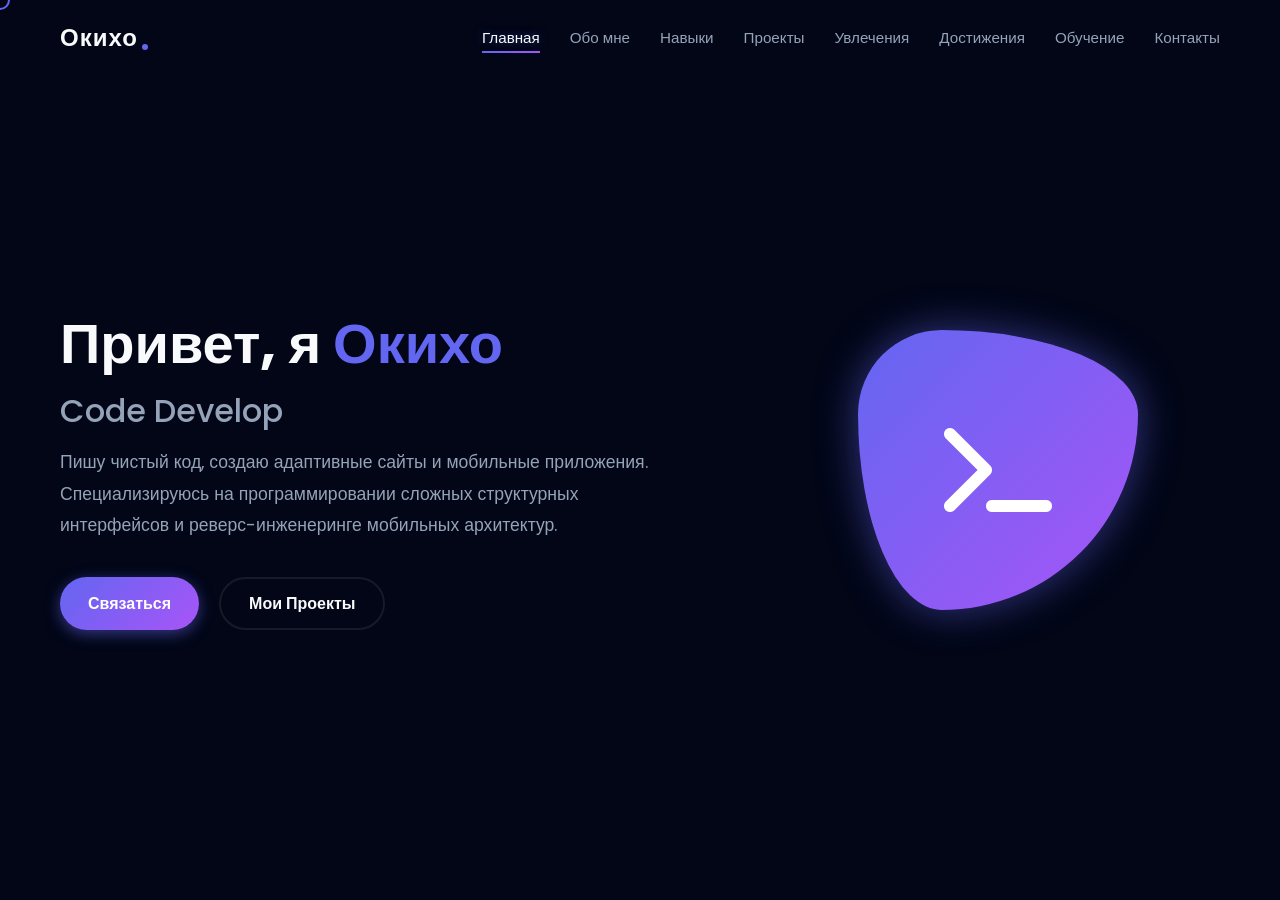
==== commit a2777ec1: "Update index.html" ====
--- a/index.html
+++ b/index.html
@@ -112,21 +112,17 @@
                     <div class="skill-info"><span>Python</span><span class="counter" data-target="45">0</span>%</div>
                     <div class="skill-bar"><div class="skill-progress" data-width="45%"></div></div>
                 </div>
-                    </div>
-                <div class="glass-card skill-card">
-                    <div class="skill-info"><span>Xml</span></span><span class="counter" data-target="85">0</span>%</div>
-                    <div class="skill-bar"><div class="skill-progress" data-width="85%"></div></div>
-                </div>
-                <div class="glass-card skill-card">
-                    <div class="skill-info"><span>Java</span><span class="counter" data-target="19">0</span>%</div>
-                    <div class="skill-bar"><div class="skill-progress" data-width="19%"></div></div>
+               
+                <div class="glass-card skill-card">
+                    <div class="skill-info"><span>Java</span><span class="counter" data-target="20">0</span>%</div>
+                    <div class="skill-bar"><div class="skill-progress" data-width="20%"></div></div>
                 </div>
                 <div class="glass-card skill-card">
                     <div class="skill-info"><span>JavaScript</span><span class="counter" data-target="20">0</span>%</div>
                     <div class="skill-bar"><div class="skill-progress" data-width="20%"></div></div>
                 </div>
                 <div class="glass-card skill-card">
-                    <div class="skill-info"><span>CSS3</span><span class="counter" data-target="85">0</span>%</div>
+                    <div class="skill-info"><span>CSS3</span><span class="counter" data-target="15">0</span>%</div>
                     <div class="skill-bar"><div class="skill-progress" data-width="15%"></div></div>
                 </div>
                 <div class="glass-card skill-card">
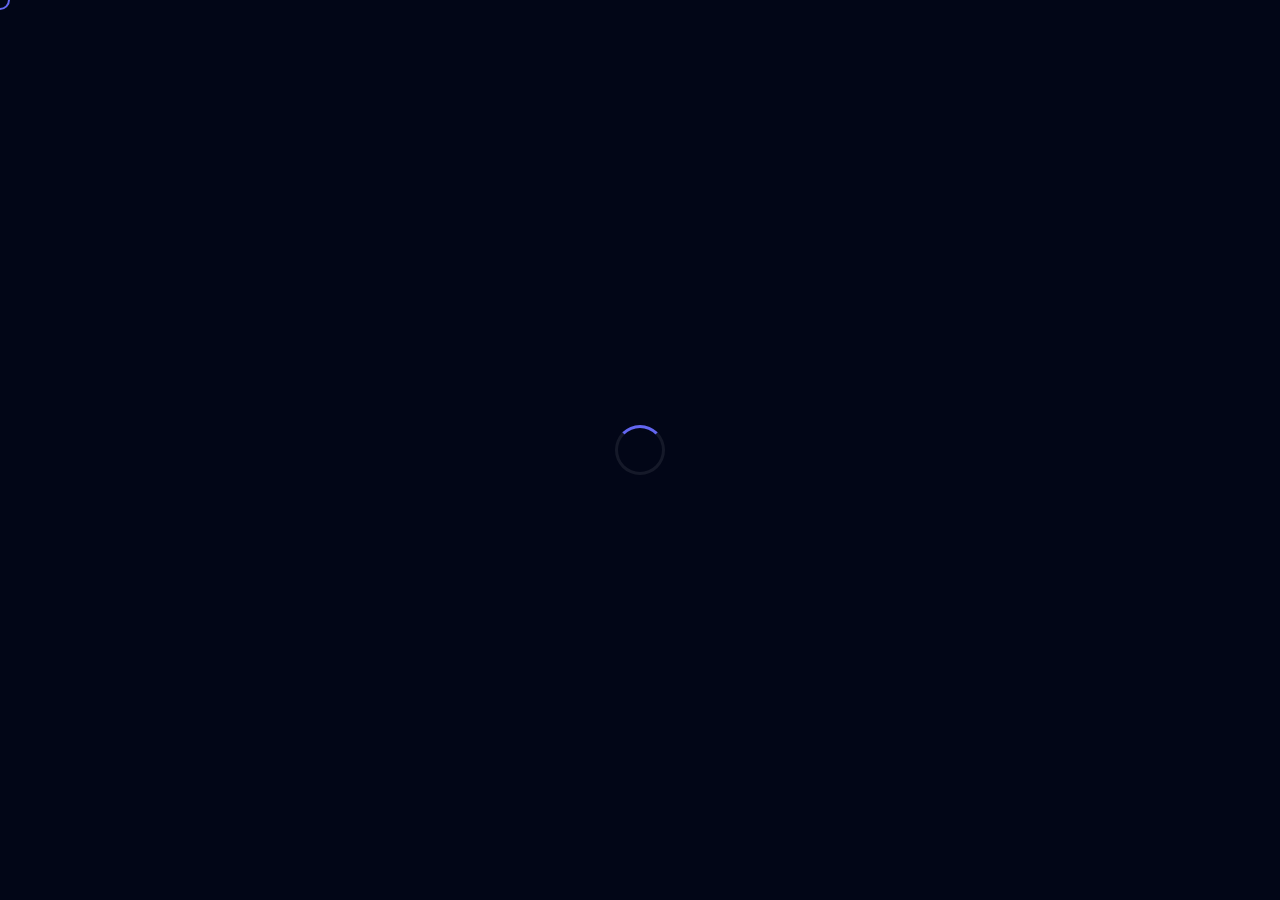
==== commit 625cddaf: "Update index.html" ====
--- a/index.html
+++ b/index.html
@@ -3,7 +3,7 @@
 <head>
     <meta charset="UTF-8">
     <meta name="viewport" content="width=device-width, initial-scale=1.0, maximum-scale=1.0, user-scalable=no">
-    <title>Окихо | Портфолио Разработчика</title>
+    <title>Окихо | Портфолио студента разработчика</title>
     
     <link rel="stylesheet" href="https://cdnjs.cloudflare.com/ajax/libs/font-awesome/6.4.0/css/all.min.css">
     <link rel="preconnect" href="https://fonts.googleapis.com">
@@ -130,6 +130,7 @@
                     <div class="skill-bar"><div class="skill-progress" data-width="20%"></div></div>
                 </div>
                 <div class="glass-card skill-card">
+                    <div class="glass-card skill-card">
                     <div class="skill-info"><span>Реверс-инженеринг APK</span><span class="counter" data-target="90">0</span>%</div>
                     <div class="skill-bar"><div class="skill-progress" data-width="90%"></div></div>
                 </div>
@@ -237,7 +238,7 @@
                             <input type="email" name="email" class="form-control" placeholder="Email" required autocomplete="email">
                         </div>
                         <div class="form-group">
-                            <textarea name="message" class="form-control" placeholder="Ваше сообщение" required></textarea>
+                            <input type="textarea" name="message" class="form-control" placeholder="Ваше сообщение" required></textarea>
                         </div>
                         <button type="submit" class="btn btn-primary" id="submit-btn">Отправить <i class="fas fa-paper-plane"></i></button>
                         
@@ -285,72 +286,9 @@
             </div>
         </footer>
 
-    </div> <script src="script.js"></script>
-
-    <script>
-    document.addEventListener('DOMContentLoaded', () => {
-        const contactForm = document.getElementById('portfolio-form');
-        const formResult = document.getElementById('form-result');
-        const submitBtn = document.getElementById('submit-btn');
-
-        if (contactForm) {
-            contactForm.addEventListener('submit', function(e) {
-                e.preventDefault(); // Останавливаем уход с сайта на страницу web3forms
-
-                // Показываем статус отправки
-                formResult.style.color = "rgba(255, 255, 255, 0.7)";
-                formResult.innerHTML = '<i class="fas fa-spinner fa-spin" style="margin-right: 8px;"></i>Отправка сообщения...';
-                submitBtn.disabled = true;
-
-                // Собираем поля
-                const formData = new FormData(contactForm);
-                const object = Object.fromEntries(formData);
-                const json = JSON.stringify(object);
-
-                // API запрос
-                fetch('https://api.web3forms.com/submit', {
-                    method: 'POST',
-                    headers: {
-                        'Content-Type': 'application/json',
-                        'Accept': 'application/json'
-                    },
-                    body: json
-                })
-                .then(async (response) => {
-                    let jsonResp = await response.json();
-                    if (response.status == 200) {
-                        // Успех
-                        formResult.style.color = "#4ade80"; // Красивый зеленый
-                        formResult.innerHTML = '<i class="fas fa-check-circle" style="margin-right: 8px;"></i>Сообщение успешно доставлено!';
-                        contactForm.reset(); // Очищаем поля формы
-                    } else {
-                        // Ошибка от API
-                        console.log(response);
-                        formResult.style.color = "#f87171"; // Нежно-красный
-                        formResult.innerHTML = `<i class="fas fa-exclamation-circle" style="margin-right: 8px;"></i>Ошибка: ${jsonResp.message}`;
-                    }
-                })
-                .catch(error => {
-                    // Ошибка сети
-                    console.log(error);
-                    formResult.style.color = "#f87171";
-                    formResult.innerHTML = '<i class="fas fa-exclamation-circle" style="margin-right: 8px;"></i>Не удалось отправить. Проверьте сеть.';
-                })
-                .then(() => {
-                    // В любом случае включаем кнопку обратно через секунду
-                    submitBtn.disabled = false;
-                    // Очищаем статус успеха через 6 секунд
-                    setTimeout(() => {
-                        formResult.style.opacity = "0";
-                        setTimeout(() => {
-                            formResult.innerHTML = "";
-                            formResult.style.opacity = "1";
-                        }, 400);
-                    }, 6000);
-                });
-            });
-        }
-    });
-    </script>
+    </div>
+
+    <!-- Подключаем как модуль, чтобы работали ES-импорты Firebase -->
+    <script type="module" src="script.js"></script>
 </body>
 </html>
